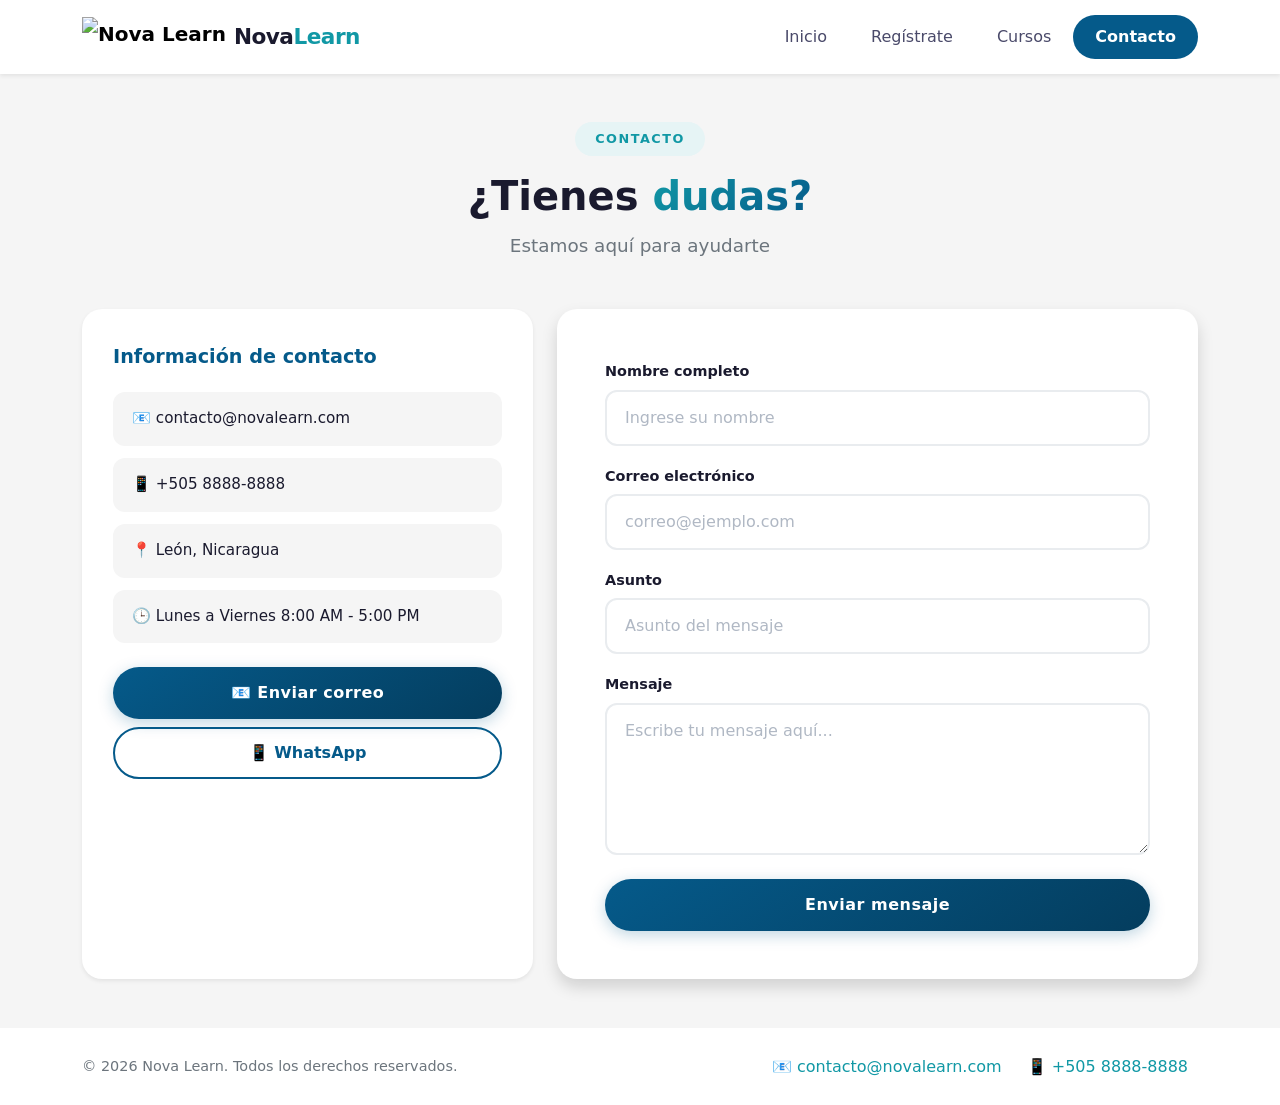
==== contacto.html @ d154b7d4 "primer commit" ====
<!DOCTYPE html>
<html lang="es">

<head>
    <meta charset="UTF-8">
    <meta name="viewport" content="width=device-width, initial-scale=1.0">
    <title>Nova Learn - Contacto</title>
    <link rel="icon" type="image/x-icon" href="favicon.ico">
    <link rel="stylesheet" href="bootstrap-5.3.8-dist/css/bootstrap.min.css">
    <link rel="stylesheet" href="styles.css">
    <link rel="stylesheet" href="contacto.css">
</head>

<body>

    <nav class="navbar navbar-expand-lg navbar-light bg-white shadow-sm">
        <div class="container">
            <a class="navbar-brand d-flex align-items-center gap-2" href="index.html">
                <img src="logo.png" alt="Nova Learn" style="height:40px;width:auto;">
                <span class="logo-text">Nova<span>Learn</span></span>
            </a>
            <button class="navbar-toggler" type="button" data-bs-toggle="collapse" data-bs-target="#navbarNav">
                <span class="navbar-toggler-icon"></span>
            </button>
            <div class="collapse navbar-collapse" id="navbarNav">
                <ul class="navbar-nav ms-auto">
                    <li class="nav-item">
                        <a class="nav-link" href="index.html">Inicio</a>
                    </li>
                    <li class="nav-item">
                        <a class="nav-link" href="registro.html">Regístrate</a>
                    </li>
                    <li class="nav-item">
                        <a class="nav-link" href="cursos.html">Cursos</a>
                    </li>
                    <li class="nav-item">
                        <a class="nav-link active" href="contacto.html">Contacto</a>
                    </li>
                </ul>
            </div>
        </div>
    </nav>

    <section id="contacto" class="py-5">
        <div class="container">
            <div class="text-center mb-5">
                <span class="section-eyebrow">Contacto</span>
                <h2 class="section-title">¿Tienes <span>dudas?</span></h2>
                <p class="section-subtitle">Estamos aquí para ayudarte</p>
            </div>
            <div class="row g-4">
                <div class="col-lg-5">
                    <div class="contact-card shadow-sm">
                        <h4>Información de contacto</h4>
                        <div class="contact-item">
                            📧 contacto@novalearn.com
                        </div>
                        <div class="contact-item">
                            📱 +505 8888-8888
                        </div>
                        <div class="contact-item">
                            📍 León, Nicaragua
                        </div>
                        <div class="contact-item">
                            🕒 Lunes a Viernes 8:00 AM - 5:00 PM
                        </div>
                        <div class="mt-4">
                            <a href="mailto:contacto@novalearn.com" class="btn btn-primary w-100 mb-2">
                                📧 Enviar correo
                            </a>
                            <a href="https://wa.me/50588888888" target="_blank" class="btn-outline-custom w-100" style="display:block;text-align:center;">
                                📱 WhatsApp
                            </a>
                        </div>
                    </div>
                </div>
                <div class="col-lg-7">
                    <div class="card border-0 shadow">
                        <div class="card-body p-4 p-md-5">
                            <form id="contactoForm">
                                <div class="mb-3">
                                    <label class="form-label">Nombre completo</label>
                                    <input type="text" class="form-control" placeholder="Ingrese su nombre" required>
                                </div>
                                <div class="mb-3">
                                    <label class="form-label">Correo electrónico</label>
                                    <input type="email" class="form-control" placeholder="correo@ejemplo.com" required>
                                </div>
                                <div class="mb-3">
                                    <label class="form-label">Asunto</label>
                                    <input type="text" class="form-control" placeholder="Asunto del mensaje" required>
                                </div>
                                <div class="mb-4">
                                    <label class="form-label">Mensaje</label>
                                    <textarea class="form-control" rows="5" placeholder="Escribe tu mensaje aquí..." required></textarea>
                                </div>
                                <button type="submit" class="btn btn-primary w-100">
                                    Enviar mensaje
                                </button>
                            </form>
                        </div>
                    </div>
                </div>
            </div>
        </div>
    </section>

    <footer>
        <div class="container">
            <div class="row align-items-center">
                <div class="col-md-6 text-md-start">
                    <p>© 2026 Nova Learn. Todos los derechos reservados.</p>
                </div>
                <div class="col-md-6 text-md-end">
                    <a href="mailto:contacto@novalearn.com" style="color:var(--teal);text-decoration:none;margin:0 10px;">📧 contacto@novalearn.com</a>
                    <a href="https://wa.me/50588888888" target="_blank" style="color:var(--teal);text-decoration:none;margin:0 10px;">📱 +505 8888-8888</a>
                </div>
            </div>
        </div>
    </footer>

    <script src="bootstrap-5.3.8-dist/js/bootstrap.bundle.min.js"></script>
    <script>
        document.getElementById('contactoForm').addEventListener('submit', function(e) {
            e.preventDefault();
            alert('✅ Mensaje enviado. ¡Gracias por contactarnos!');
        });
    </script>
</body>

</html>
---- styles.css ----
:root {
    --teal: #1198A5;
    --teal-light: #e6f4f5;
    --blue: #055A8A;
    --blue-light: #e8f0f5;
    --blue-dark: #043d5e;
    --light: #F5F5F5;
    --white: #ffffff;
    --text: #1A1A2E;
    --text-light: #4a4a6a;
    --muted: #6C757D;
    --shadow: 0 8px 30px rgba(5, 90, 138, 0.10);
    --shadow-hover: 0 15px 45px rgba(5, 90, 138, 0.18);
    --radius: 20px;
    --radius-sm: 12px;
    --transition: all 0.3s cubic-bezier(0.4, 0, 0.2, 1);
}

* {
    margin: 0;
    padding: 0;
    box-sizing: border-box;
}

html {
    scroll-behavior: smooth;
}

body {
    font-family: 'Segoe UI', system-ui, -apple-system, sans-serif;
    background: var(--light);
    color: var(--text);
    line-height: 1.7;
    -webkit-font-smoothing: antialiased;
}

.navbar {
    background: rgba(255, 255, 255, 0.95) !important;
    backdrop-filter: blur(12px) saturate(180%);
    -webkit-backdrop-filter: blur(12px) saturate(180%);
    box-shadow: 0 1px 3px rgba(0,0,0,0.04), 0 4px 20px rgba(0,0,0,0.04);
    padding: 12px 0;
    transition: var(--transition);
}

.navbar-brand {
    font-weight: 700;
    display: flex;
    align-items: center;
    gap: 10px;
    text-decoration: none;
}

.logo-text {
    font-size: 1.35rem;
    font-weight: 700;
    color: var(--text);
    letter-spacing: -0.5px;
}

.logo-text span {
    color: var(--teal);
}

.nav-link {
    font-weight: 500;
    color: var(--text-light) !important;
    transition: var(--transition);
    padding: 8px 22px !important;
    border-radius: 50px;
    background: transparent;
}

.nav-link:hover {
    color: #ffffff !important;
    background: var(--blue);
    transform: translateY(-1px);
}

.nav-link.active {
    color: #ffffff !important;
    background: var(--blue);
    font-weight: 600;
}

.btn {
    border-radius: 50px;
    padding: 12px 32px;
    font-weight: 600;
    transition: var(--transition);
}

.btn-primary {
    background: linear-gradient(145deg, var(--blue), var(--blue-dark));
    border: none;
    color: white;
    box-shadow: 0 4px 15px rgba(5, 90, 138, 0.25);
}

.btn-primary:hover {
    background: linear-gradient(145deg, var(--teal), var(--blue));
    transform: translateY(-2px);
    box-shadow: 0 8px 25px rgba(17, 152, 165, 0.3);
    color: white;
}

.btn-outline-custom {
    border: 2px solid var(--blue);
    color: var(--blue);
    background: transparent;
    padding: 10px 24px;
    border-radius: 50px;
    text-decoration: none;
    font-weight: 600;
    transition: var(--transition);
}

.btn-outline-custom:hover {
    background: var(--blue);
    color: white;
    transform: translateY(-2px);
}

.card {
    border-radius: var(--radius);
    border: none;
    background: var(--white);
    transition: var(--transition);
    overflow: hidden;
}

.card:hover {
    transform: translateY(-6px);
    box-shadow: var(--shadow-hover);
}

.card-body {
    padding: 28px;
}

.section-eyebrow {
    display: inline-block;
    padding: 6px 20px;
    border-radius: 50px;
    background: var(--teal-light);
    color: var(--teal);
    font-size: 0.8rem;
    font-weight: 700;
    text-transform: uppercase;
    letter-spacing: 1.5px;
    margin-bottom: 16px;
}

.section-title {
    font-size: 2.5rem;
    font-weight: 800;
    color: var(--text);
    line-height: 1.2;
}

.section-title span {
    background: linear-gradient(135deg, var(--teal), var(--blue));
    -webkit-background-clip: text;
    -webkit-text-fill-color: transparent;
    background-clip: text;
}

.section-subtitle {
    color: var(--muted);
    font-size: 1.15rem;
    max-width: 600px;
    margin: 10px auto 0;
}

.form-control,
.form-select {
    border-radius: var(--radius-sm);
    padding: 14px 18px;
    border: 2px solid #e9ecef;
    transition: var(--transition);
    font-size: 1rem;
    background: var(--white);
}

.form-control:focus,
.form-select:focus {
    border-color: var(--teal);
    box-shadow: 0 0 0 4px rgba(17, 152, 165, 0.12);
    outline: none;
}

.form-control::placeholder {
    color: #adb5bd;
}

.form-label {
    font-weight: 600;
    color: var(--text);
    margin-bottom: 6px;
    font-size: 0.9rem;
}

footer {
    background: var(--white);
    border-top: 1px solid rgba(0,0,0,0.04);
    padding: 25px 0;
}

footer p {
    color: var(--muted);
    font-size: 0.9rem;
    margin: 0;
}

@media (max-width: 992px) {
    .section-title {
        font-size: 2rem;
    }
}

@media (max-width: 768px) {
    .navbar {
        padding: 10px 0;
    }
    .logo-text {
        font-size: 1.1rem;
    }
    .section-title {
        font-size: 1.7rem;
    }
    .section-subtitle {
        font-size: 1rem;
    }
    .card-body {
        padding: 20px;
    }
    .btn {
        padding: 10px 20px;
        font-size: 0.95rem;
    }
}

@media (max-width: 576px) {
    .section-title {
        font-size: 1.4rem;
    }
    .nav-link {
        padding: 6px 16px !important;
    }
}
---- contacto.css ----
#contacto {
    background: var(--light);
    min-height: 80vh;
    padding: 60px 0 80px;
}

.contact-card {
    background: white;
    border-radius: var(--radius);
    padding: 35px 30px;
    height: 100%;
    box-shadow: 0 8px 30px rgba(0,0,0,0.05);
    border: 1px solid rgba(255,255,255,0.5);
    transition: var(--transition);
}

.contact-card:hover {
    box-shadow: 0 15px 50px rgba(5, 90, 138, 0.08);
    transform: translateY(-3px);
}

.contact-card h4 {
    color: var(--blue);
    font-weight: 700;
    margin-bottom: 24px;
    font-size: 1.2rem;
}

.contact-item {
    padding: 14px 16px;
    margin-bottom: 12px;
    background: var(--light);
    border-radius: var(--radius-sm);
    font-size: 0.95rem;
    color: var(--text);
    transition: var(--transition);
    border-left: 3px solid transparent;
}

.contact-item:hover {
    background: var(--teal-light);
    border-left-color: var(--teal);
    transform: translateX(4px);
}

.contact-item:last-child {
    margin-bottom: 0;
}

#contacto .card {
    border-radius: var(--radius);
    border: none;
    box-shadow: 0 8px 30px rgba(0,0,0,0.05);
    overflow: hidden;
}

#contacto .card-body {
    padding: 35px 30px;
}

#contacto .form-control {
    border-radius: var(--radius-sm);
    padding: 14px 18px;
    border: 2px solid #e9ecef;
    transition: var(--transition);
}

#contacto .form-control:focus {
    border-color: var(--teal);
    box-shadow: 0 0 0 4px rgba(17, 152, 165, 0.10);
}

#contacto .form-control::placeholder {
    color: #b0b8c4;
}

#contacto .btn-primary {
    padding: 14px;
    font-weight: 700;
    letter-spacing: 0.5px;
    background: linear-gradient(145deg, var(--blue), var(--blue-dark));
    border: none;
    border-radius: 50px;
    transition: var(--transition);
}

#contacto .btn-primary:hover {
    background: linear-gradient(145deg, var(--teal), var(--blue));
    transform: translateY(-2px);
    box-shadow: 0 8px 30px rgba(17, 152, 165, 0.25);
}

#contacto .btn-outline-custom {
    text-align: center;
    display: block;
}

@media (max-width: 992px) {
    #contacto .card-body {
        padding: 28px 24px;
    }
}

@media (max-width: 768px) {
    #contacto {
        padding: 40px 0 50px;
    }
    .contact-card {
        padding: 25px 20px;
    }
    #contacto .card-body {
        padding: 22px 18px;
    }
}
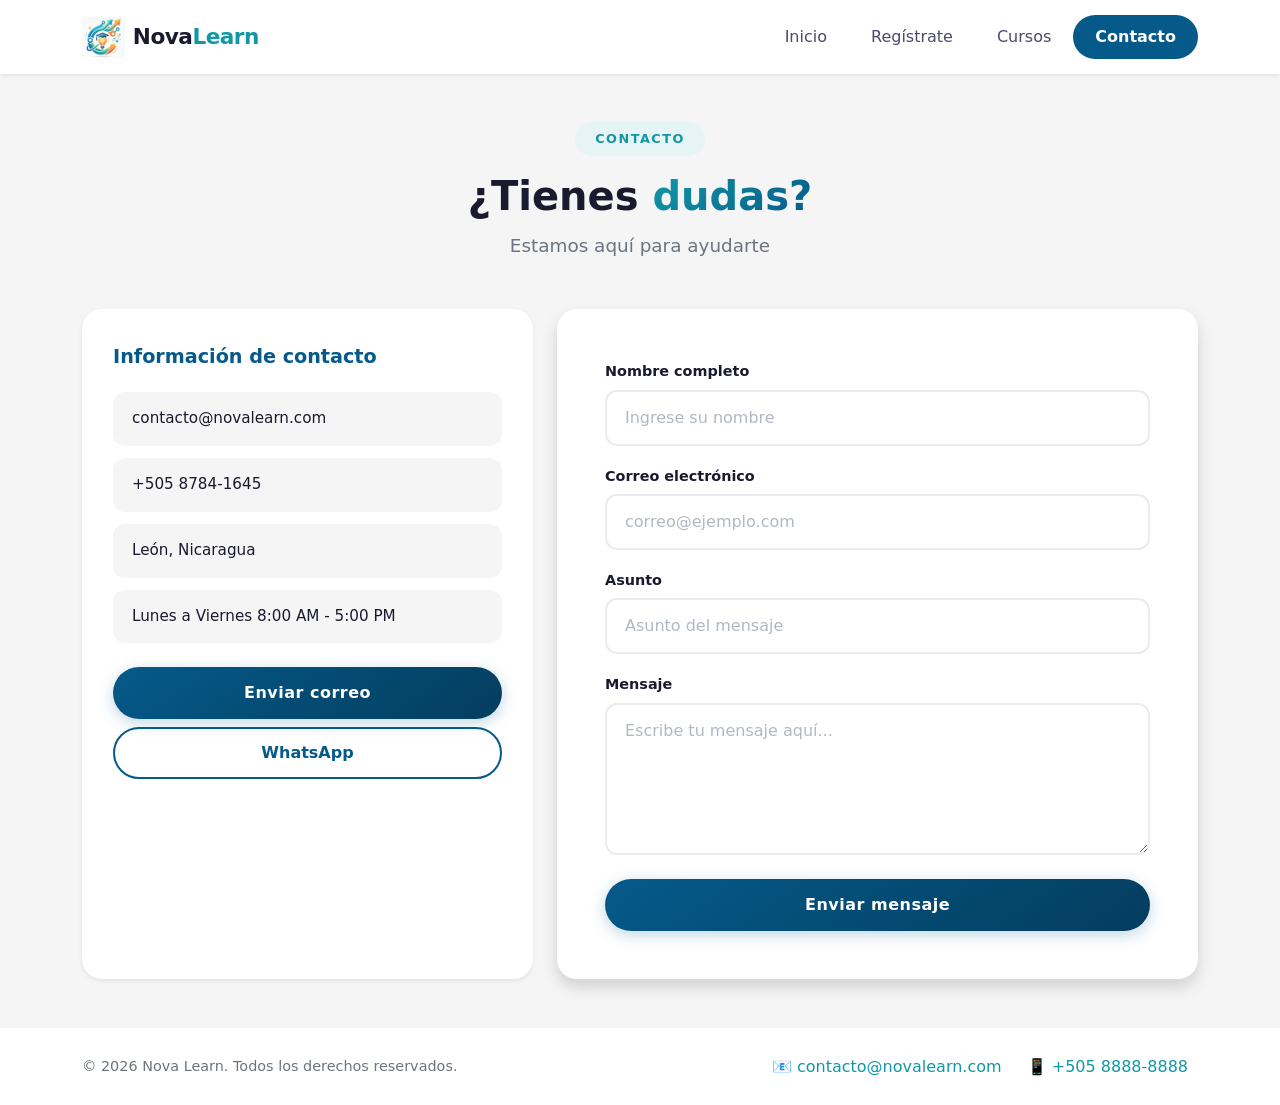
==== commit 13ea01c0: "ultimo commit" ====
--- a/contacto.html
+++ b/contacto.html
@@ -16,7 +16,7 @@
     <nav class="navbar navbar-expand-lg navbar-light bg-white shadow-sm">
         <div class="container">
             <a class="navbar-brand d-flex align-items-center gap-2" href="index.html">
-                <img src="logo.png" alt="Nova Learn" style="height:40px;width:auto;">
+                <img src="/bootstrap-5.3.8-dist/img/logo.png.jpeg" alt="" style="height:40px;width:auto;">
                 <span class="logo-text">Nova<span>Learn</span></span>
             </a>
             <button class="navbar-toggler" type="button" data-bs-toggle="collapse" data-bs-target="#navbarNav">
@@ -53,23 +53,23 @@
                     <div class="contact-card shadow-sm">
                         <h4>Información de contacto</h4>
                         <div class="contact-item">
-                            📧 contacto@novalearn.com
+                             contacto@novalearn.com
                         </div>
                         <div class="contact-item">
-                            📱 +505 8888-8888
+                             +505 8784-1645
                         </div>
                         <div class="contact-item">
-                            📍 León, Nicaragua
+                             León, Nicaragua
                         </div>
                         <div class="contact-item">
-                            🕒 Lunes a Viernes 8:00 AM - 5:00 PM
+                             Lunes a Viernes 8:00 AM - 5:00 PM
                         </div>
                         <div class="mt-4">
                             <a href="mailto:contacto@novalearn.com" class="btn btn-primary w-100 mb-2">
-                                📧 Enviar correo
+                                 Enviar correo
                             </a>
-                            <a href="https://wa.me/50588888888" target="_blank" class="btn-outline-custom w-100" style="display:block;text-align:center;">
-                                📱 WhatsApp
+                            <a href="https://wa.me/50587841645" target="_blank" class="btn-outline-custom w-100" style="display:block;text-align:center;">
+                                WhatsApp
                             </a>
                         </div>
                     </div>
@@ -113,7 +113,7 @@
                 </div>
                 <div class="col-md-6 text-md-end">
                     <a href="mailto:contacto@novalearn.com" style="color:var(--teal);text-decoration:none;margin:0 10px;">📧 contacto@novalearn.com</a>
-                    <a href="https://wa.me/50588888888" target="_blank" style="color:var(--teal);text-decoration:none;margin:0 10px;">📱 +505 8888-8888</a>
+                    <a href="https://wa.me/50587841645" target="_blank" style="color:var(--teal);text-decoration:none;margin:0 10px;">📱 +505 8888-8888</a>
                 </div>
             </div>
         </div>
@@ -123,7 +123,7 @@
     <script>
         document.getElementById('contactoForm').addEventListener('submit', function(e) {
             e.preventDefault();
-            alert('✅ Mensaje enviado. ¡Gracias por contactarnos!');
+            alert('Mensaje enviado. ¡Gracias por contactarnos!');
         });
     </script>
 </body>
